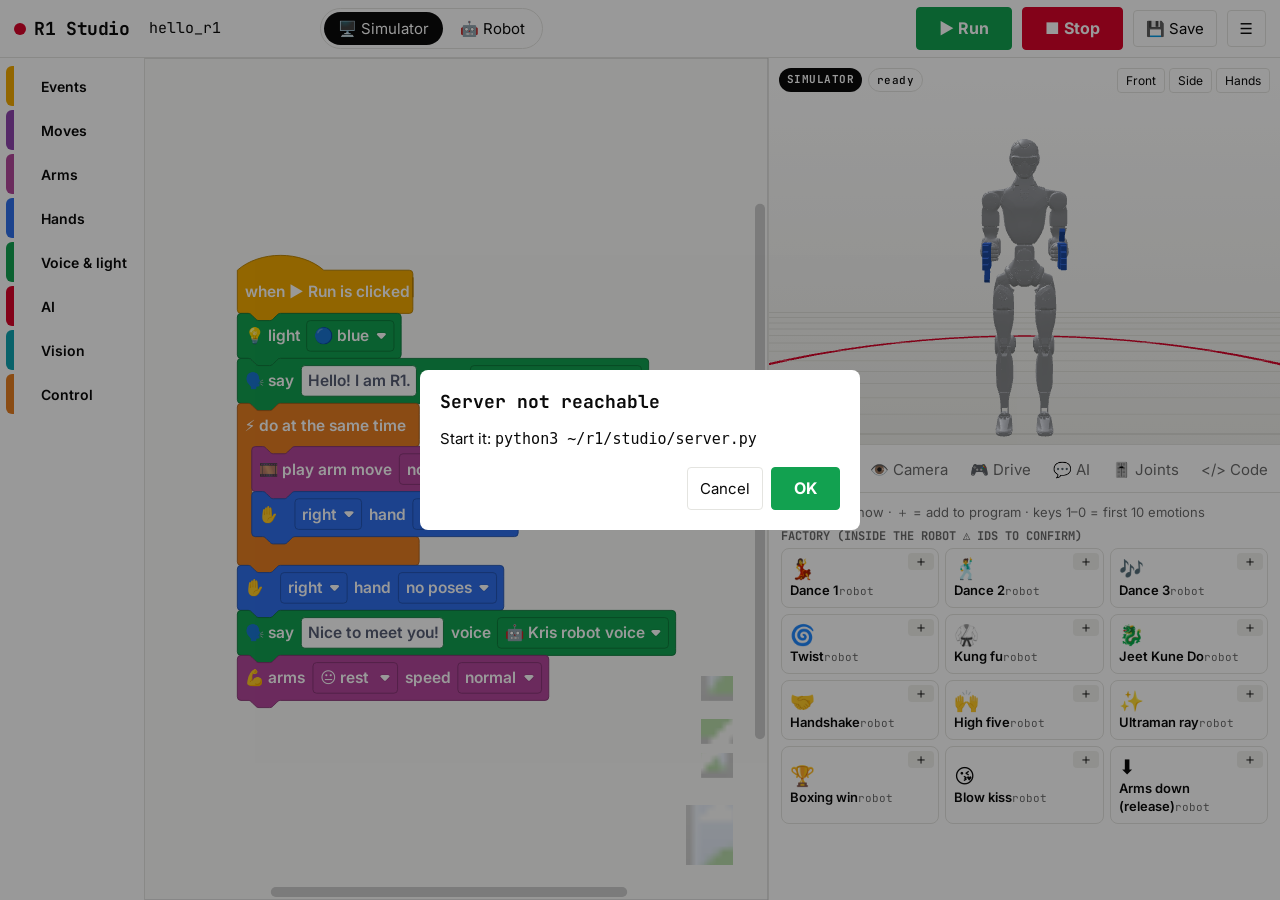
==== studio/web/index.html @ 30096526 "R1 Studio + r1ctl + simulator: Unitree R1 EDU Pro control kit Browser studio (blocks, 45-move deck c" ====
<!doctype html>
<html lang="en">
<head>
<meta charset="utf-8">
<meta name="viewport" content="width=device-width, initial-scale=1">
<title>R1 Studio</title>
<link rel="preconnect" href="https://fonts.googleapis.com">
<link href="https://fonts.googleapis.com/css2?family=Inter:wght@400;500;600;700&family=JetBrains+Mono:wght@500;700&display=swap" rel="stylesheet">
<link rel="stylesheet" href="css/style.css">
<script src="vendor/blockly_compressed.js"></script>
<script src="vendor/blocks_compressed.js"></script>
<script src="vendor/en.js"></script>
<script type="importmap">{"imports": {"three": "./vendor/three.module.js"}}</script>
</head>
<body>
<header class="top">
  <div class="brand"><span class="dot"></span>R1 Studio</div>
  <input id="projectName" class="project" value="my_program" aria-label="Program name" spellcheck="false">
  <div class="mode" role="group" aria-label="Where blocks run">
    <button id="modeSim" class="on" title="Blocks move the 3D robot only">🖥️ Simulator</button>
    <button id="modeLive" title="Blocks move the real R1">🤖 Robot</button>
  </div>
  <div class="spacer"></div>
  <button id="btnRun" class="run" title="Run (Enter)">▶ Run</button>
  <button id="btnStop" class="stop" title="Stop (Space)">■ Stop</button>
  <button id="btnSave" class="ghost" title="Save to the robot's library">💾 Save</button>
  <button id="btnMenu" class="ghost" title="Examples, open, download">☰</button>
</header>

<main class="layout">
  <section id="blockly" class="blocks" aria-label="Program blocks"></section>

  <section class="side">
    <div class="viewport">
      <div id="three"></div>
      <div id="bubble" class="bubble hidden"></div>
      <div id="pip" class="pip hidden"><canvas id="pipCanvas" width="240" height="180"></canvas></div>
      <div id="banner" class="banner hidden"></div>
      <div class="chips">
        <span id="chipMode" class="chip">SIMULATOR</span>
        <span id="chipStatus" class="chip ghost">ready</span>
      </div>
      <div class="viewbtns">
        <button data-view="front" title="Front view">Front</button>
        <button data-view="side" title="Side view">Side</button>
        <button data-view="close" title="Hands close-up">Hands</button>
      </div>
    </div>

    <nav class="tabs" role="tablist">
      <button class="tab on" data-tab="deck">🎛️ Deck</button>
      <button class="tab" data-tab="camera">👁️ Camera</button>
      <button class="tab" data-tab="drive">🎮 Drive</button>
      <button class="tab" data-tab="ai">💬 AI</button>
      <button class="tab" data-tab="joints">🎚️ Joints</button>
      <button class="tab" data-tab="code">&lt;/&gt; Code</button>
      <button class="tab" data-tab="log">📜 Log</button>
    </nav>

    <div class="panel on" id="tab-deck">
      <p class="muted deckhint">Click = play now · ＋ = add to program · keys 1–0 = first 10 emotions</p>
      <div id="deck" class="deck"></div>
    </div>

    <div class="panel" id="tab-camera">
      <div class="camrow">
        <div class="cam" id="camBox"><video id="video" playsinline muted></video><img id="mjpeg" alt="" class="hidden"><canvas id="overlay"></canvas>
          <div id="camEmpty" class="camEmpty">Camera off</div></div>
        <div class="camside">
          <select id="camSource" aria-label="Camera source">
            <option value="off">Camera off</option>
            <option value="webcam">This computer's camera</option>
            <option value="robot">Robot / server camera</option>
          </select>
          <div class="seen"><span>I see</span><b id="seen">—</b></div>
          <label class="tog"><input type="checkbox" id="vObjects" checked> objects</label>
          <label class="tog"><input type="checkbox" id="vColors" checked> colors</label>
          <label class="tog"><input type="checkbox" id="vPose"> body pose</label>
          <button id="vDescribe" class="ghost">🗣️ What do you see?</button>
          <p class="hint">Show ✊ ✋ ✌️ 👍 ☝️ or a ball, cup, color… <b>When I see…</b> blocks react.</p>
        </div>
      </div>
    </div>

    <div class="panel" id="tab-ai">
      <div id="chat" class="chat"></div>
      <form id="chatForm" class="chatform">
        <button type="button" id="micBtn" class="mic" title="Talk (hold)">🎙️</button>
        <input id="chatInput" placeholder="Talk to R1… (it can answer and move)" autocomplete="off">
        <button class="send">Send</button>
      </form>
      <div id="emoRow" class="emorow"></div>
      <div class="chatopts">
        <button type="button" id="pttBtn" class="ghost ptt" title="Hold to speak through the robot">🎙️ Talk as robot (hold)</button>
        <label><input type="checkbox" id="operator"> 🧑‍✈️ Operator mode (I speak, no AI)</label>
        <label><input type="checkbox" id="autoEmo" checked> auto emotions</label>
        <label>Persona <select id="persona"></select></label>
        <label><input type="checkbox" id="chatAct" checked> let AI move the robot</label>
        <label><input type="checkbox" id="chatSpeak" checked> speak answers</label>
        <span id="aiKey" class="muted"></span>
      </div>
    </div>

    <div class="panel" id="tab-drive">
      <div class="jointbar">
        <label><input type="checkbox" id="driveOn"> <b>Enable driving</b></label>
        <span class="muted" id="padStatus">🎮 no gamepad</span>
        <button id="driveHome" class="ghost">Reset sim position</button>
      </div>
      <div class="keys">
        <div class="keygrid"><span></span><kbd>W</kbd><span></span><kbd>A</kbd><kbd>S</kbd><kbd>D</kbd></div>
        <div class="muted">W/S forward · back &nbsp; A/D turn &nbsp; Q/E step sideways &nbsp; Space = STOP<br>
          Gamepad: left stick walk · right stick turn · A grab · B release · X happy · Y cheer · Start STOP</div>
      </div>
      <div class="handbtns">
        <b>Hands</b>
        <button data-hand="left,open" class="ghost">L open</button><button data-hand="left,fist" class="ghost">L fist</button>
        <button data-hand="left,grab" class="ghost">L grab</button><button data-hand="left,release" class="ghost">L release</button>
        <button data-hand="right,open" class="ghost">R open</button><button data-hand="right,fist" class="ghost">R fist</button>
        <button data-hand="right,grab" class="ghost">R grab</button><button data-hand="right,release" class="ghost">R release</button>
      </div>
      <p class="muted">Turn the camera on in 👁️ Camera: it shows in the corner of the 3D view. Arms: 🎚️ Joints tab (tick "move real robot too").</p>
      <p class="muted">⚠️ Quest 3: Unitree's official <b>xr_teleoperate</b> supports R1 + BrainCo hands. 6–12 h setup with an Ubuntu laptop + Wi‑Fi 6 router — next phase.</p>
    </div>

    <div class="panel" id="tab-joints">
      <div class="jointbar">
        <button id="jointsReset" class="ghost">Reset pose</button>
        <button id="jointsBlock" class="ghost">➕ Add this pose as a block</button>
        <label class="muted"><input type="checkbox" id="jointsLive"> move real robot too</label>
      </div>
      <div class="timeline">
        <div class="tlhead"><b>🎞️ Timeline</b> <span class="muted">pose with sliders → 📸 → repeat → ▶</span></div>
        <div class="tlbtns">
          <button id="kfAdd" class="ghost">📸 Add keyframe</button>
          <button id="kfPlay" class="ghost">▶ Play</button>
          <button id="kfSave" class="ghost">💾 Save as arm move</button>
          <button id="kfClear" class="ghost">Clear</button>
        </div>
        <div id="kfList" class="kflist"><span class="muted">No keyframes yet.</span></div>
      </div>
      <div id="sliders" class="sliders"></div>
    </div>

    <div class="panel" id="tab-code">
      <div class="jointbar"><span class="muted">What the robot receives (r1ctl dance file)</span><button id="copyCode" class="ghost">Copy</button></div>
      <pre id="code" class="code"></pre>
    </div>

    <div class="panel" id="tab-log"><pre id="log" class="code"></pre></div>
  </section>
</main>

<div id="menu" class="menu hidden">
  <h3>Examples</h3>
  <div id="examples" class="examples"></div>
  <h3>Files</h3>
  <button id="btnNew" class="ghost">New empty program</button>
  <button id="btnDownload" class="ghost">⬇ Download program</button>
  <label class="ghost filebtn">⬆ Open program file<input type="file" id="fileOpen" accept=".json" hidden></label>
  <button id="btnLoadLib" class="ghost">Open a saved robot dance…</button>
</div>

<div id="modal" class="modal hidden" role="dialog" aria-modal="true">
  <div class="modalbox">
    <h2 id="modalTitle"></h2>
    <div id="modalBody"></div>
    <div class="modalbtns"><button id="modalNo" class="ghost">Cancel</button><button id="modalYes" class="run">OK</button></div>
  </div>
</div>

<script type="module" src="js/app.js"></script>
</body>
</html>
---- studio/web/css/style.css ----
:root {
  --bg: #F7F7F5; --panel: #FFFFFF; --ink: #0A0A0A; --muted: #6B6B6B; --line: #E4E4E0;
  --red: #D90429; --green: #12A150; --blue: #2F6FEB; --amber: #F2A900;
  --r: 4px; --mono: "JetBrains Mono", ui-monospace, Menlo, monospace; --sans: Inter, system-ui, sans-serif;
}
* { box-sizing: border-box; }
html, body { margin: 0; height: 100%; background: var(--bg); color: var(--ink); font: 15px/1.45 var(--sans); }
button, select, input { font: inherit; color: inherit; }
button { cursor: pointer; border: 1px solid var(--line); background: var(--panel); border-radius: var(--r); padding: 7px 12px; }
button:hover { border-color: var(--ink); }
.hidden { display: none !important; }
.muted { color: var(--muted); font-size: 13px; }

.top { height: 58px; display: flex; align-items: center; gap: 10px; padding: 0 14px; background: var(--panel); border-bottom: 1px solid var(--line); }
.brand { font: 700 18px var(--mono); display: flex; align-items: center; gap: 8px; letter-spacing: -.02em; }
.brand .dot { width: 12px; height: 12px; background: var(--red); border-radius: 50%; }
.project { border: 1px solid transparent; border-radius: var(--r); padding: 6px 8px; width: 170px; font-family: var(--mono); }
.project:hover, .project:focus { border-color: var(--line); outline: none; }
.mode { display: flex; border: 1px solid var(--line); border-radius: 999px; padding: 3px; gap: 3px; }
.mode button { border: 0; border-radius: 999px; padding: 6px 14px; background: transparent; }
.mode button.on { background: var(--ink); color: #fff; }
.mode button.on#modeLive { background: var(--red); }
.spacer { flex: 1; }
.run { background: var(--green); color: #fff; border-color: var(--green); font-weight: 700; padding: 9px 22px; font-size: 16px; }
.run:hover { border-color: var(--green); filter: brightness(1.08); }
.stop { background: var(--red); color: #fff; border-color: var(--red); font-weight: 700; padding: 9px 22px; font-size: 16px; }
.stop:hover { border-color: var(--red); filter: brightness(1.1); }
.ghost { background: var(--panel); }

.layout { display: grid; grid-template-columns: minmax(0, 1fr) minmax(380px, 40%); grid-template-rows: minmax(0, 1fr); height: calc(100% - 58px); }
.blocks { position: relative; min-width: 0; min-height: 0; }
.side { display: flex; flex-direction: column; border-left: 1px solid var(--line); min-width: 0; min-height: 0; overflow: hidden; background: var(--panel); }

.viewport { position: relative; flex: 0 0 46%; background: linear-gradient(#fff, #EEEEEA); border-bottom: 1px solid var(--line); overflow: hidden; }
#three { position: absolute; inset: 0; }
.chips { position: absolute; top: 10px; left: 10px; display: flex; gap: 6px; }
.chip { font: 700 11px var(--mono); padding: 4px 8px; border-radius: 999px; background: var(--ink); color: #fff; letter-spacing: .04em; }
.chip.live { background: var(--red); }
.chip.ghost { background: #fff; color: var(--ink); border: 1px solid var(--line); font-weight: 500; }
.viewbtns { position: absolute; right: 10px; top: 10px; display: flex; gap: 4px; }
.viewbtns button { padding: 3px 8px; font-size: 12px; background: rgba(255,255,255,.85); }
.bubble { position: absolute; left: 50%; top: 14%; transform: translateX(-50%); max-width: 80%; background: #fff; border: 2px solid var(--ink);
  border-radius: 14px; padding: 8px 14px; font-weight: 600; box-shadow: 0 4px 0 var(--ink); }
.bubble::after { content: ""; position: absolute; bottom: -10px; left: 50%; border: 8px solid transparent; border-top-color: var(--ink); border-bottom: 0; }
.banner { position: absolute; bottom: 12px; left: 50%; transform: translateX(-50%); background: var(--ink); color: #fff; padding: 6px 12px; border-radius: var(--r); font-size: 13px; }

.tabs { display: flex; gap: 2px; padding: 6px 8px 0; border-bottom: 1px solid var(--line); overflow-x: auto; }
.tab { border: 0; border-bottom: 3px solid transparent; border-radius: 0; background: none; padding: 8px 10px; white-space: nowrap; color: var(--muted); }
.tab.on { border-bottom-color: var(--red); color: var(--ink); font-weight: 600; }
.panel { display: none; flex: 1; overflow: auto; padding: 10px 12px; min-height: 0; }
.panel.on { display: flex; flex-direction: column; }

.camrow { display: flex; gap: 12px; }
.cam { position: relative; flex: 1; aspect-ratio: 4/3; background: #111; border-radius: var(--r); overflow: hidden; }
.cam video, .cam img, .cam canvas { position: absolute; inset: 0; width: 100%; height: 100%; object-fit: cover; transform: scaleX(-1); }
.camEmpty { position: absolute; inset: 0; display: grid; place-items: center; color: #999; font-size: 13px; }
.camside { width: 150px; display: flex; flex-direction: column; gap: 10px; }
.seen { border: 1px solid var(--line); border-radius: var(--r); padding: 8px; text-align: center; }
.seen span { display: block; font-size: 12px; color: var(--muted); }
.seen b { font: 700 22px var(--mono); }
.hint { font-size: 12px; color: var(--muted); margin: 0; }

.chat { flex: 1; overflow: auto; display: flex; flex-direction: column; gap: 8px; padding-bottom: 8px; min-height: 120px; }
.msg { max-width: 85%; padding: 8px 12px; border-radius: 12px; }
.msg.me { align-self: flex-end; background: var(--ink); color: #fff; }
.msg.bot { align-self: flex-start; background: #F0F0EC; }
.msg .cmd { display: inline-block; margin-top: 4px; font: 600 11px var(--mono); background: var(--red); color: #fff; padding: 2px 6px; border-radius: 3px; }
.chatform { display: flex; gap: 6px; }
.chatform input { flex: 1; border: 1px solid var(--line); border-radius: var(--r); padding: 8px; }
.mic { font-size: 18px; padding: 4px 10px; }
.mic.rec { background: var(--red); color: #fff; }
.send { background: var(--ink); color: #fff; }
.chatopts { display: flex; flex-wrap: wrap; gap: 12px; margin-top: 8px; font-size: 13px; align-items: center; }

.jointbar { display: flex; gap: 8px; align-items: center; margin-bottom: 8px; flex-wrap: wrap; }
.sliders { display: grid; grid-template-columns: 1fr 1fr; gap: 6px 16px; }
.sl { font-size: 12px; }
.sl label { display: flex; justify-content: space-between; color: var(--muted); }
.sl input { width: 100%; accent-color: var(--red); }
.sl.hand input { accent-color: var(--blue); }
.slhead { grid-column: 1 / -1; font: 700 12px var(--mono); margin-top: 6px; }

.code { margin: 0; font: 12px/1.5 var(--mono); background: #FAFAF8; border: 1px solid var(--line); border-radius: var(--r); padding: 10px; white-space: pre-wrap; flex: 1; overflow: auto; }

.menu { position: fixed; top: 62px; right: 12px; width: 300px; background: var(--panel); border: 1px solid var(--line); border-radius: 8px; padding: 12px; z-index: 50; box-shadow: 0 10px 30px rgba(0,0,0,.12); display: flex; flex-direction: column; gap: 6px; }
.menu h3 { margin: 6px 0 2px; font: 700 12px var(--mono); text-transform: uppercase; color: var(--muted); }
.examples { display: flex; flex-direction: column; gap: 4px; }
.examples button { text-align: left; }
.filebtn { border: 1px solid var(--line); border-radius: var(--r); padding: 7px 12px; cursor: pointer; }

.modal { position: fixed; inset: 0; background: rgba(0,0,0,.4); display: grid; place-items: center; z-index: 100; }
.modalbox { background: #fff; border-radius: 8px; padding: 20px; width: min(440px, 92vw); }
.modalbox h2 { margin: 0 0 10px; font: 700 18px var(--mono); }
.modalbtns { display: flex; justify-content: flex-end; gap: 8px; margin-top: 16px; }
.modalbox input { width: 100%; padding: 8px; border: 1px solid var(--line); border-radius: var(--r); }

/* Blockly look: big friendly blocks, LEGO-like */
.blocklyToolboxDiv { background: var(--panel) !important; border-right: 1px solid var(--line); padding-top: 6px !important; }
.blocklyTreeRow { height: 40px !important; line-height: 40px !important; margin: 2px 6px !important; border-radius: 6px !important; padding: 0 8px !important; }
.blocklyTreeLabel { font: 600 14px var(--sans) !important; }
.blocklyMainBackground { fill: #FBFBF9 !important; }
.blocklyText { font-family: var(--sans) !important; font-weight: 600 !important; }

@media (max-width: 900px) {
  .layout { grid-template-columns: 1fr; grid-template-rows: 55% 45%; }
  .side { border-left: 0; border-top: 1px solid var(--line); }
  .project, .brand { display: none; }
}

.timeline { border: 1px solid var(--line); border-radius: var(--r); padding: 8px; margin-bottom: 10px; background: #FAFAF8; }
.tlhead { display: flex; gap: 8px; align-items: baseline; margin-bottom: 6px; }
.tlbtns { display: flex; gap: 6px; flex-wrap: wrap; }
.kflist { display: flex; gap: 6px; overflow-x: auto; padding-top: 8px; }
.kf { flex: 0 0 auto; border: 2px solid var(--line); border-radius: 6px; padding: 4px 6px; font: 12px var(--mono); background: #fff; cursor: pointer; }
.kf.on { border-color: var(--red); }
.kf input { width: 44px; font: 12px var(--mono); border: 1px solid var(--line); border-radius: 3px; }
.kf button { border: 0; padding: 0 4px; background: none; color: var(--muted); }

.deckhint { margin: 0 0 6px; }
.deck { display: flex; flex-direction: column; gap: 10px; }
.deckcat h4 { margin: 0 0 4px; font: 700 12px var(--mono); text-transform: uppercase; color: var(--muted); }
.deckgrid { display: grid; grid-template-columns: repeat(auto-fill, minmax(118px, 1fr)); gap: 6px; }
.dbtn { position: relative; text-align: left; padding: 8px 26px 8px 8px; line-height: 1.2; border-radius: 8px; }
.dbtn .em { font-size: 20px; display: block; }
.dbtn .t { font-weight: 600; font-size: 13px; }
.dbtn .s { font: 11px var(--mono); color: var(--muted); }
.dbtn .key { position: absolute; top: 4px; left: 4px; font: 700 10px var(--mono); color: var(--muted); }
.dbtn .add { position: absolute; top: 4px; right: 4px; border: 0; padding: 0 6px; font-size: 14px; background: #F0F0EC; border-radius: 4px; }
.emorow { display: flex; gap: 4px; flex-wrap: wrap; margin: 6px 0; }
.emorow button { padding: 4px 8px; font-size: 18px; }
.ptt.rec { background: var(--red); color: #fff; }
.tog { font-size: 13px; }
.pip { position: absolute; left: 10px; bottom: 10px; width: 240px; height: 180px; border: 2px solid var(--ink); border-radius: 6px; overflow: hidden; background: #111; }
.pip canvas { width: 100%; height: 100%; transform: scaleX(-1); }
.keys { display: flex; gap: 16px; align-items: center; margin: 8px 0; }
.keygrid { display: grid; grid-template-columns: repeat(3, 34px); gap: 4px; }
kbd { display: grid; place-items: center; height: 34px; border: 1px solid var(--line); border-bottom-width: 3px; border-radius: 5px; font: 700 13px var(--mono); background: #fff; }
kbd.on { background: var(--ink); color: #fff; }
.handbtns { display: flex; gap: 4px; flex-wrap: wrap; align-items: center; margin: 8px 0; }
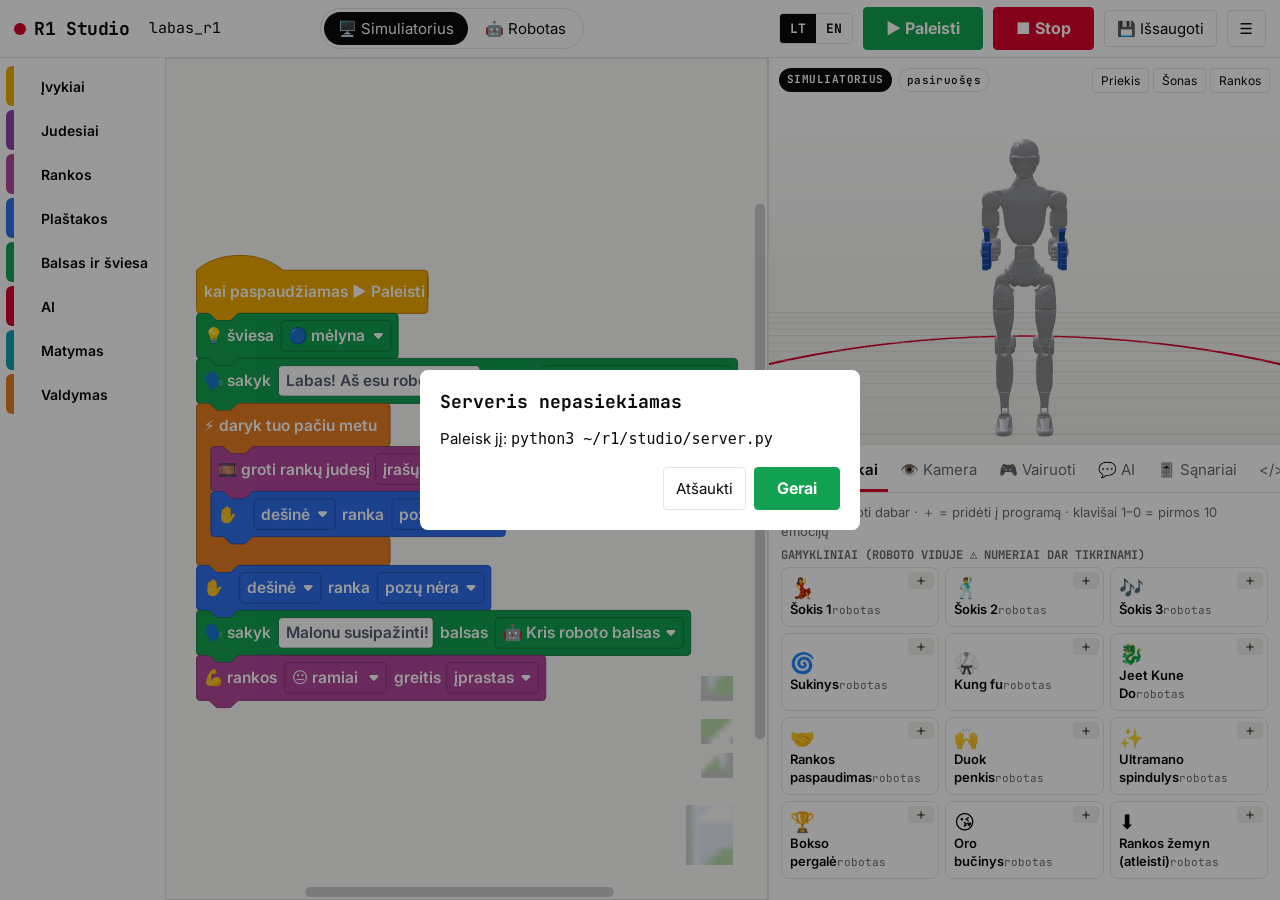
==== commit 7a6c255d: "R1 Studio in Lithuanian + English, open-source docs and tutorial - One dictionary, studio/web/js/i18" ====
--- a/studio/web/index.html
+++ b/studio/web/index.html
@@ -1,5 +1,5 @@
 <!doctype html>
-<html lang="en">
+<html lang="lt">
 <head>
 <meta charset="utf-8">
 <meta name="viewport" content="width=device-width, initial-scale=1">
@@ -10,25 +10,29 @@
 <script src="vendor/blockly_compressed.js"></script>
 <script src="vendor/blocks_compressed.js"></script>
 <script src="vendor/en.js"></script>
+<script>/* Blockly's own menus (delete, duplicate, undo) in Lithuanian unless EN was picked */
+  (function () { var l = "lt"; try { l = localStorage.getItem("r1lang") || "lt"; } catch (e) {}
+    if (l === "lt") document.write('<script src="vendor/lt.js"><\/script>'); })();</script>
 <script type="importmap">{"imports": {"three": "./vendor/three.module.js"}}</script>
 </head>
 <body>
 <header class="top">
   <div class="brand"><span class="dot"></span>R1 Studio</div>
-  <input id="projectName" class="project" value="my_program" aria-label="Program name" spellcheck="false">
-  <div class="mode" role="group" aria-label="Where blocks run">
-    <button id="modeSim" class="on" title="Blocks move the 3D robot only">🖥️ Simulator</button>
-    <button id="modeLive" title="Blocks move the real R1">🤖 Robot</button>
+  <input id="projectName" class="project" value="my_program" data-i18n-aria="hdr.project" spellcheck="false">
+  <div class="mode" role="group" data-i18n-aria="hdr.where">
+    <button id="modeSim" class="on" data-i18n="hdr.sim" data-i18n-title="hdr.sim.t">🖥️ Simulator</button>
+    <button id="modeLive" data-i18n="hdr.live" data-i18n-title="hdr.live.t">🤖 Robot</button>
   </div>
   <div class="spacer"></div>
-  <button id="btnRun" class="run" title="Run (Enter)">▶ Run</button>
-  <button id="btnStop" class="stop" title="Stop (Space)">■ Stop</button>
-  <button id="btnSave" class="ghost" title="Save to the robot's library">💾 Save</button>
-  <button id="btnMenu" class="ghost" title="Examples, open, download">☰</button>
+  <span id="langBox"></span>
+  <button id="btnRun" class="run" data-i18n="hdr.run" data-i18n-title="hdr.run.t">▶ Run</button>
+  <button id="btnStop" class="stop" data-i18n="hdr.stop" data-i18n-title="hdr.stop.t">■ Stop</button>
+  <button id="btnSave" class="ghost" data-i18n="hdr.save" data-i18n-title="hdr.save.t">💾 Save</button>
+  <button id="btnMenu" class="ghost" data-i18n-title="hdr.menu.t">☰</button>
 </header>
 
 <main class="layout">
-  <section id="blockly" class="blocks" aria-label="Program blocks"></section>
+  <section id="blockly" class="blocks" data-i18n-aria="blocks.aria"></section>
 
   <section class="side">
     <div class="viewport">
@@ -37,47 +41,47 @@
       <div id="pip" class="pip hidden"><canvas id="pipCanvas" width="240" height="180"></canvas></div>
       <div id="banner" class="banner hidden"></div>
       <div class="chips">
-        <span id="chipMode" class="chip">SIMULATOR</span>
-        <span id="chipStatus" class="chip ghost">ready</span>
+        <span id="chipMode" class="chip" data-i18n="chip.sim">SIMULATOR</span>
+        <span id="chipStatus" class="chip ghost" data-i18n="st.ready">ready</span>
       </div>
       <div class="viewbtns">
-        <button data-view="front" title="Front view">Front</button>
-        <button data-view="side" title="Side view">Side</button>
-        <button data-view="close" title="Hands close-up">Hands</button>
+        <button data-view="front" data-i18n="view.front" data-i18n-title="view.front.t">Front</button>
+        <button data-view="side" data-i18n="view.side" data-i18n-title="view.side.t">Side</button>
+        <button data-view="close" data-i18n="view.close" data-i18n-title="view.close.t">Hands</button>
       </div>
     </div>
 
     <nav class="tabs" role="tablist">
-      <button class="tab on" data-tab="deck">🎛️ Deck</button>
-      <button class="tab" data-tab="camera">👁️ Camera</button>
-      <button class="tab" data-tab="drive">🎮 Drive</button>
-      <button class="tab" data-tab="ai">💬 AI</button>
-      <button class="tab" data-tab="joints">🎚️ Joints</button>
-      <button class="tab" data-tab="code">&lt;/&gt; Code</button>
-      <button class="tab" data-tab="log">📜 Log</button>
+      <button class="tab on" data-tab="deck" data-i18n="tab.deck">🎛️ Deck</button>
+      <button class="tab" data-tab="camera" data-i18n="tab.camera">👁️ Camera</button>
+      <button class="tab" data-tab="drive" data-i18n="tab.drive">🎮 Drive</button>
+      <button class="tab" data-tab="ai" data-i18n="tab.ai">💬 AI</button>
+      <button class="tab" data-tab="joints" data-i18n="tab.joints">🎚️ Joints</button>
+      <button class="tab" data-tab="code" data-i18n="tab.code">&lt;/&gt; Code</button>
+      <button class="tab" data-tab="log" data-i18n="tab.log">📜 Log</button>
     </nav>
 
     <div class="panel on" id="tab-deck">
-      <p class="muted deckhint">Click = play now · ＋ = add to program · keys 1–0 = first 10 emotions</p>
+      <p class="muted deckhint" data-i18n="deck.hint">Click = play now · ＋ = add to program · keys 1–0 = first 10 emotions</p>
       <div id="deck" class="deck"></div>
     </div>
 
     <div class="panel" id="tab-camera">
       <div class="camrow">
         <div class="cam" id="camBox"><video id="video" playsinline muted></video><img id="mjpeg" alt="" class="hidden"><canvas id="overlay"></canvas>
-          <div id="camEmpty" class="camEmpty">Camera off</div></div>
+          <div id="camEmpty" class="camEmpty" data-i18n="cam.off">Camera off</div></div>
         <div class="camside">
-          <select id="camSource" aria-label="Camera source">
-            <option value="off">Camera off</option>
-            <option value="webcam">This computer's camera</option>
-            <option value="robot">Robot / server camera</option>
+          <select id="camSource" data-i18n-aria="cam.source">
+            <option value="off" data-i18n="cam.off">Camera off</option>
+            <option value="webcam" data-i18n="cam.webcam">This computer's camera</option>
+            <option value="robot" data-i18n="cam.robot">Robot / server camera</option>
           </select>
-          <div class="seen"><span>I see</span><b id="seen">—</b></div>
-          <label class="tog"><input type="checkbox" id="vObjects" checked> objects</label>
-          <label class="tog"><input type="checkbox" id="vColors" checked> colors</label>
-          <label class="tog"><input type="checkbox" id="vPose"> body pose</label>
-          <button id="vDescribe" class="ghost">🗣️ What do you see?</button>
-          <p class="hint">Show ✊ ✋ ✌️ 👍 ☝️ or a ball, cup, color… <b>When I see…</b> blocks react.</p>
+          <div class="seen"><span data-i18n="cam.isee">I see</span><b id="seen">—</b></div>
+          <label class="tog"><input type="checkbox" id="vObjects" checked> <span data-i18n="cam.objects">objects</span></label>
+          <label class="tog"><input type="checkbox" id="vColors" checked> <span data-i18n="cam.colors">colors</span></label>
+          <label class="tog"><input type="checkbox" id="vPose"> <span data-i18n="cam.pose">body pose</span></label>
+          <button id="vDescribe" class="ghost" data-i18n="cam.describe">🗣️ What do you see?</button>
+          <p class="hint" data-i18n-html="cam.hint">Show ✊ ✋ ✌️ 👍 ☝️ or a ball, cup, color… <b>When I see…</b> blocks react.</p>
         </div>
       </div>
     </div>
@@ -85,65 +89,67 @@
     <div class="panel" id="tab-ai">
       <div id="chat" class="chat"></div>
       <form id="chatForm" class="chatform">
-        <button type="button" id="micBtn" class="mic" title="Talk (hold)">🎙️</button>
-        <input id="chatInput" placeholder="Talk to R1… (it can answer and move)" autocomplete="off">
-        <button class="send">Send</button>
+        <button type="button" id="micBtn" class="mic" data-i18n-title="ai.mic.t">🎙️</button>
+        <input id="chatInput" data-i18n-ph="ai.ph" placeholder="Talk to R1… (it can answer and move)" autocomplete="off">
+        <button class="send" data-i18n="send">Send</button>
       </form>
       <div id="emoRow" class="emorow"></div>
       <div class="chatopts">
-        <button type="button" id="pttBtn" class="ghost ptt" title="Hold to speak through the robot">🎙️ Talk as robot (hold)</button>
-        <label><input type="checkbox" id="operator"> 🧑‍✈️ Operator mode (I speak, no AI)</label>
-        <label><input type="checkbox" id="autoEmo" checked> auto emotions</label>
-        <label>Persona <select id="persona"></select></label>
-        <label><input type="checkbox" id="chatAct" checked> let AI move the robot</label>
-        <label><input type="checkbox" id="chatSpeak" checked> speak answers</label>
+        <button type="button" id="pttBtn" class="ghost ptt" data-i18n="ai.ptt" data-i18n-title="ai.ptt.t">🎙️ Talk as robot (hold)</button>
+        <label><input type="checkbox" id="operator"> <span data-i18n="ai.operator">🧑‍✈️ Operator mode (I speak, no AI)</span></label>
+        <label><input type="checkbox" id="autoEmo" checked> <span data-i18n="ai.autoemo">auto emotions</span></label>
+        <label><span data-i18n="ai.persona">Persona</span> <select id="persona"></select></label>
+        <label><span data-i18n="ai.answerlang">AI answers in</span> <select id="aiLang">
+          <option value="Lithuanian" data-i18n="ai.lang.lt">Lithuanian</option>
+          <option value="English" data-i18n="ai.lang.en">English</option></select></label>
+        <label><input type="checkbox" id="chatAct" checked> <span data-i18n="ai.act">let AI move the robot</span></label>
+        <label><input type="checkbox" id="chatSpeak" checked> <span data-i18n="ai.speak">speak answers</span></label>
         <span id="aiKey" class="muted"></span>
       </div>
     </div>
 
     <div class="panel" id="tab-drive">
       <div class="jointbar">
-        <label><input type="checkbox" id="driveOn"> <b>Enable driving</b></label>
-        <span class="muted" id="padStatus">🎮 no gamepad</span>
-        <button id="driveHome" class="ghost">Reset sim position</button>
+        <label><input type="checkbox" id="driveOn"> <b data-i18n="drv.enable">Enable driving</b></label>
+        <span class="muted" id="padStatus" data-i18n="drv.nopad">🎮 no gamepad</span>
+        <button id="driveHome" class="ghost" data-i18n="drv.reset">Reset sim position</button>
       </div>
       <div class="keys">
         <div class="keygrid"><span></span><kbd>W</kbd><span></span><kbd>A</kbd><kbd>S</kbd><kbd>D</kbd></div>
-        <div class="muted">W/S forward · back &nbsp; A/D turn &nbsp; Q/E step sideways &nbsp; Space = STOP<br>
-          Gamepad: left stick walk · right stick turn · A grab · B release · X happy · Y cheer · Start STOP</div>
+        <div class="muted" data-i18n-html="drv.keys">W/S forward · back</div>
       </div>
       <div class="handbtns">
-        <b>Hands</b>
-        <button data-hand="left,open" class="ghost">L open</button><button data-hand="left,fist" class="ghost">L fist</button>
-        <button data-hand="left,grab" class="ghost">L grab</button><button data-hand="left,release" class="ghost">L release</button>
-        <button data-hand="right,open" class="ghost">R open</button><button data-hand="right,fist" class="ghost">R fist</button>
-        <button data-hand="right,grab" class="ghost">R grab</button><button data-hand="right,release" class="ghost">R release</button>
+        <b data-i18n="drv.hands">Hands</b>
+        <button data-hand="left,open" class="ghost" data-i18n="drv.Lopen">L open</button><button data-hand="left,fist" class="ghost" data-i18n="drv.Lfist">L fist</button>
+        <button data-hand="left,grab" class="ghost" data-i18n="drv.Lgrab">L grab</button><button data-hand="left,release" class="ghost" data-i18n="drv.Lrelease">L release</button>
+        <button data-hand="right,open" class="ghost" data-i18n="drv.Ropen">R open</button><button data-hand="right,fist" class="ghost" data-i18n="drv.Rfist">R fist</button>
+        <button data-hand="right,grab" class="ghost" data-i18n="drv.Rgrab">R grab</button><button data-hand="right,release" class="ghost" data-i18n="drv.Rrelease">R release</button>
       </div>
-      <p class="muted">Turn the camera on in 👁️ Camera: it shows in the corner of the 3D view. Arms: 🎚️ Joints tab (tick "move real robot too").</p>
-      <p class="muted">⚠️ Quest 3: Unitree's official <b>xr_teleoperate</b> supports R1 + BrainCo hands. 6–12 h setup with an Ubuntu laptop + Wi‑Fi 6 router — next phase.</p>
+      <p class="muted" data-i18n="drv.note1">Turn the camera on in 👁️ Camera.</p>
+      <p class="muted" data-i18n-html="drv.note2">⚠️ Quest 3</p>
     </div>
 
     <div class="panel" id="tab-joints">
       <div class="jointbar">
-        <button id="jointsReset" class="ghost">Reset pose</button>
-        <button id="jointsBlock" class="ghost">➕ Add this pose as a block</button>
-        <label class="muted"><input type="checkbox" id="jointsLive"> move real robot too</label>
+        <button id="jointsReset" class="ghost" data-i18n="jt.reset">Reset pose</button>
+        <button id="jointsBlock" class="ghost" data-i18n="jt.block">➕ Add this pose as a block</button>
+        <label class="muted"><input type="checkbox" id="jointsLive"> <span data-i18n="jt.live">move real robot too</span></label>
       </div>
       <div class="timeline">
-        <div class="tlhead"><b>🎞️ Timeline</b> <span class="muted">pose with sliders → 📸 → repeat → ▶</span></div>
+        <div class="tlhead"><b data-i18n="jt.timeline">🎞️ Timeline</b> <span class="muted" data-i18n="jt.tlhint">pose with sliders → 📸 → repeat → ▶</span></div>
         <div class="tlbtns">
-          <button id="kfAdd" class="ghost">📸 Add keyframe</button>
-          <button id="kfPlay" class="ghost">▶ Play</button>
-          <button id="kfSave" class="ghost">💾 Save as arm move</button>
-          <button id="kfClear" class="ghost">Clear</button>
+          <button id="kfAdd" class="ghost" data-i18n="jt.kfadd">📸 Add keyframe</button>
+          <button id="kfPlay" class="ghost" data-i18n="jt.kfplay">▶ Play</button>
+          <button id="kfSave" class="ghost" data-i18n="jt.kfsave">💾 Save as arm move</button>
+          <button id="kfClear" class="ghost" data-i18n="clear">Clear</button>
         </div>
-        <div id="kfList" class="kflist"><span class="muted">No keyframes yet.</span></div>
+        <div id="kfList" class="kflist"><span class="muted" data-i18n="jt.kfnone">No keyframes yet.</span></div>
       </div>
       <div id="sliders" class="sliders"></div>
     </div>
 
     <div class="panel" id="tab-code">
-      <div class="jointbar"><span class="muted">What the robot receives (r1ctl dance file)</span><button id="copyCode" class="ghost">Copy</button></div>
+      <div class="jointbar"><span class="muted" data-i18n="code.what">What the robot receives (r1ctl dance file)</span><button id="copyCode" class="ghost" data-i18n="copy">Copy</button></div>
       <pre id="code" class="code"></pre>
     </div>
 
@@ -152,20 +158,20 @@
 </main>
 
 <div id="menu" class="menu hidden">
-  <h3>Examples</h3>
+  <h3 data-i18n="menu.examples">Examples</h3>
   <div id="examples" class="examples"></div>
-  <h3>Files</h3>
-  <button id="btnNew" class="ghost">New empty program</button>
-  <button id="btnDownload" class="ghost">⬇ Download program</button>
-  <label class="ghost filebtn">⬆ Open program file<input type="file" id="fileOpen" accept=".json" hidden></label>
-  <button id="btnLoadLib" class="ghost">Open a saved robot dance…</button>
+  <h3 data-i18n="menu.files">Files</h3>
+  <button id="btnNew" class="ghost" data-i18n="menu.new">New empty program</button>
+  <button id="btnDownload" class="ghost" data-i18n="menu.download">⬇ Download program</button>
+  <label class="ghost filebtn"><span data-i18n="menu.open">⬆ Open program file</span><input type="file" id="fileOpen" accept=".json" hidden></label>
+  <button id="btnLoadLib" class="ghost" data-i18n="menu.lib">Open a saved robot dance…</button>
 </div>
 
 <div id="modal" class="modal hidden" role="dialog" aria-modal="true">
   <div class="modalbox">
     <h2 id="modalTitle"></h2>
     <div id="modalBody"></div>
-    <div class="modalbtns"><button id="modalNo" class="ghost">Cancel</button><button id="modalYes" class="run">OK</button></div>
+    <div class="modalbtns"><button id="modalNo" class="ghost" data-i18n="cancel">Cancel</button><button id="modalYes" class="run" data-i18n="ok">OK</button></div>
   </div>
 </div>
 
--- a/studio/web/css/style.css
+++ b/studio/web/css/style.css
@@ -137,3 +137,8 @@
 kbd { display: grid; place-items: center; height: 34px; border: 1px solid var(--line); border-bottom-width: 3px; border-radius: 5px; font: 700 13px var(--mono); background: #fff; }
 kbd.on { background: var(--ink); color: #fff; }
 .handbtns { display: flex; gap: 4px; flex-wrap: wrap; align-items: center; margin: 8px 0; }
+
+/* LT | EN switch */
+.langsw { display: flex; border: 1px solid var(--line); border-radius: var(--r); overflow: hidden; }
+.langsw button { border: 0; border-radius: 0; padding: 6px 10px; font: 700 13px var(--mono); background: var(--panel); }
+.langsw button.on { background: var(--ink); color: #fff; }
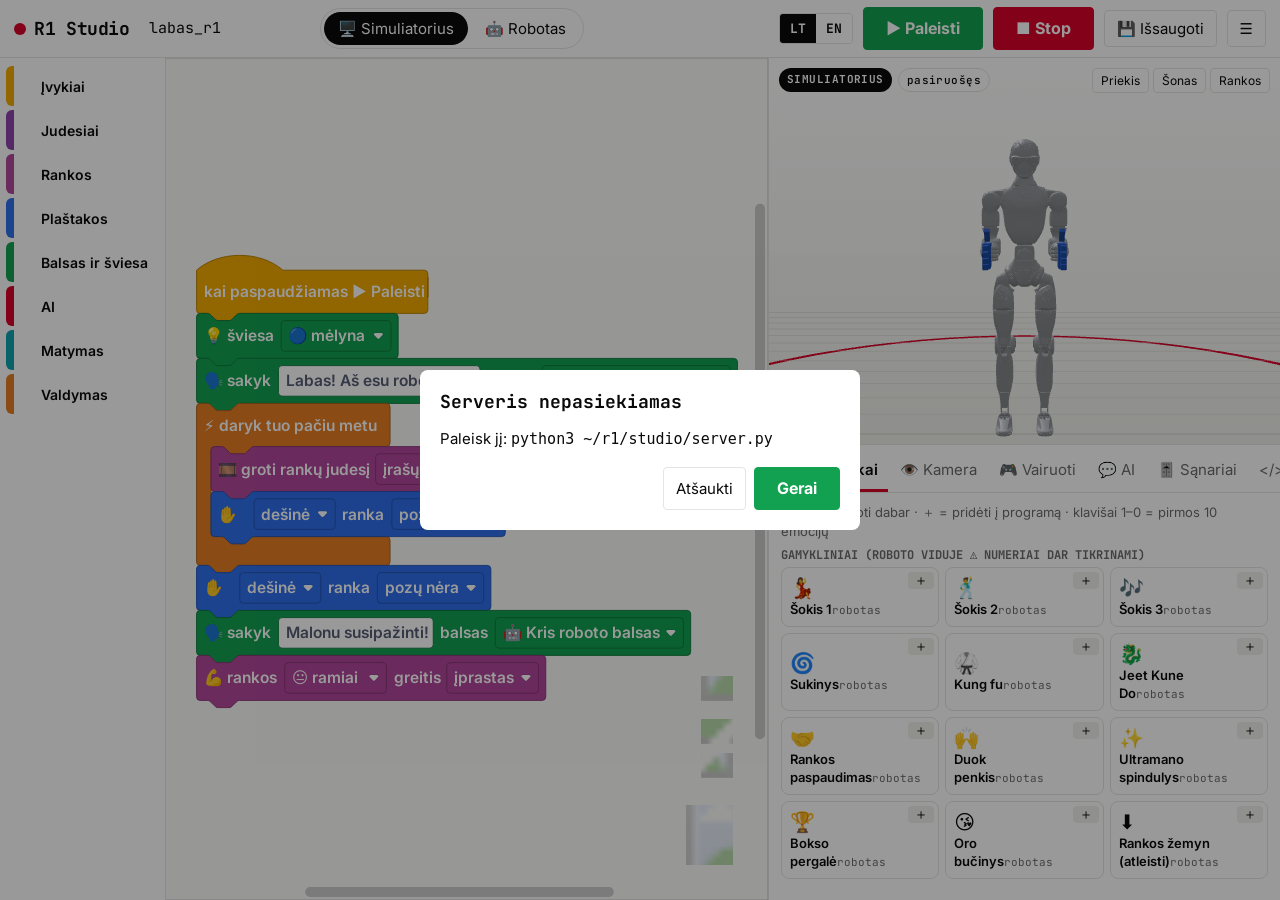
==== commit c7bf650c: "Mac-direct robot bridge: state, voice, LED, volume over the cable without PC2 - studio/mac_bridge.py" ====
--- a/studio/web/index.html
+++ b/studio/web/index.html
@@ -24,6 +24,7 @@
     <button id="modeLive" data-i18n="hdr.live" data-i18n-title="hdr.live.t">🤖 Robot</button>
   </div>
   <div class="spacer"></div>
+  <button id="chipRobot" class="robotchip" hidden></button>
   <span id="langBox"></span>
   <button id="btnRun" class="run" data-i18n="hdr.run" data-i18n-title="hdr.run.t">▶ Run</button>
   <button id="btnStop" class="stop" data-i18n="hdr.stop" data-i18n-title="hdr.stop.t">■ Stop</button>
--- a/studio/web/css/style.css
+++ b/studio/web/css/style.css
@@ -142,3 +142,9 @@
 .langsw { display: flex; border: 1px solid var(--line); border-radius: var(--r); overflow: hidden; }
 .langsw button { border: 0; border-radius: 0; padding: 6px 10px; font: 700 13px var(--mono); background: var(--panel); }
 .langsw button.on { background: var(--ink); color: #fff; }
+/* Mac-direct robot chip (server.py --bridge) */
+.robotchip { font: 600 12px var(--mono); padding: 6px 10px; border-radius: 999px; border: 1px solid var(--line); background: #fff; color: var(--ink); flex: 0 0 auto; max-width: 60vw; overflow: hidden; text-overflow: ellipsis; white-space: nowrap; }
+.robotchip.on { border-color: #1a7f37; color: #1a7f37; }
+.robotchip.off { border-color: var(--red); color: var(--red); }
+#langBox, .top .langsw { flex: 0 0 auto; }
+.top .project { min-width: 60px; flex: 0 1 auto; }
